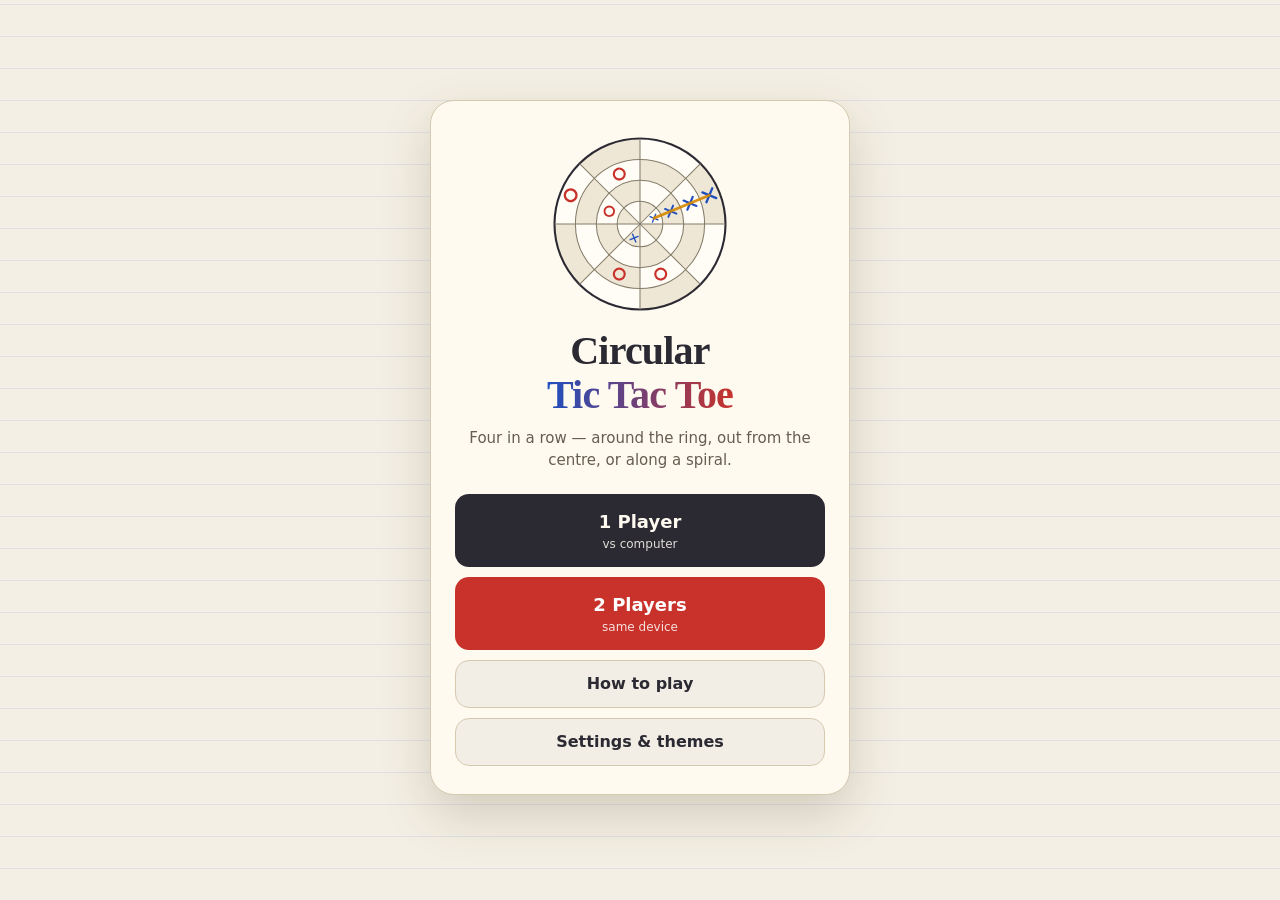
==== index.html @ 82954614 "Update README, add LICENSE, add sitemap.xml, sw.js - Add demo.gif - Add MIT license - Implement serv" ====
<!doctype html>
<html lang="en" data-theme="chalk" data-mode="light">
<head>
  <meta charset="utf-8">
  <meta name="viewport" content="width=device-width, initial-scale=1, viewport-fit=cover">

  <!-- ===== SEO ===== -->
  <title>Circular Tic Tac Toe – Play Online Free | 4-in-a-Row on a Ring Board vs AI or a Friend</title>
  <meta name="description" content="Play Circular Tic Tac Toe free in your browser: a round board with 4 rings, 8 sectors and 56 ways to make four in a row. Beat the unbeatable Master AI or play 2 players on one device. No install, works offline.">
  <meta name="keywords" content="circular tic tac toe, round tic tac toe, radial tic tac toe, polar tic tac toe, noughts and crosses, four in a row, browser game, board game, strategy game, two player game, tic tac toe AI, minimax, solved game">
  <meta name="author" content="Built by Claude Fable 5.2">
  <meta name="robots" content="index, follow">
  <link rel="canonical" href="https://muhammad-sayed-mahdy.github.io/circular-tic-tac-toe-web/">
  <meta name="application-name" content="Circular Tic Tac Toe">
  <meta property="og:type" content="website">
  <meta property="og:site_name" content="Circular Tic Tac Toe">
  <meta property="og:title" content="Circular Tic Tac Toe – four in a row on a ring board">
  <meta property="og:description" content="A free browser game: tic tac toe on a circular board with 32 cells and 56 winning patterns. Play the perfect-play Master AI or a friend.">
  <meta property="og:url" content="https://muhammad-sayed-mahdy.github.io/circular-tic-tac-toe-web/">
  <meta property="og:image" content="https://muhammad-sayed-mahdy.github.io/circular-tic-tac-toe-web/icon.png">
  <meta name="twitter:card" content="summary">
  <meta name="twitter:image" content="https://muhammad-sayed-mahdy.github.io/circular-tic-tac-toe-web/icon.png">
  <meta name="twitter:title" content="Circular Tic Tac Toe">
  <meta name="twitter:description" content="Tic tac toe on a circular board: 32 cells, 56 ways to win. Play vs AI or a friend, free in your browser.">
  <meta name="theme-color" content="#f4efe4">
  <link rel="icon" href="icon.png" type="image/png">
  <link rel="manifest" href="manifest.webmanifest">
  <script type="application/ld+json">
  {
    "@context": "https://schema.org",
    "@type": "VideoGame",
    "name": "Circular Tic Tac Toe",
    "url": "https://muhammad-sayed-mahdy.github.io/circular-tic-tac-toe-web/",
    "image": "https://muhammad-sayed-mahdy.github.io/circular-tic-tac-toe-web/icon.png",
    "description": "Tic tac toe played on a circular board with 4 rings and 8 sectors. Get four in a row along a ring, a line from the centre, or a spiral. Single player against an AI with four difficulty levels, or two players on one device.",
    "genre": ["Board game", "Strategy", "Puzzle"],
    "gamePlatform": "Web browser",
    "applicationCategory": "Game",
    "operatingSystem": "Any",
    "playMode": ["SinglePlayer", "MultiPlayer"],
    "numberOfPlayers": { "@type": "QuantitativeValue", "minValue": 1, "maxValue": 2 },
    "inLanguage": "en",
    "isAccessibleForFree": true,
    "offers": { "@type": "Offer", "price": "0", "priceCurrency": "USD" }
  }
  </script>

  <!-- Apply the saved theme before first paint (no flash). Mode defaults to the system setting. -->
  <script>
    (function () {
      try {
        var d = document.documentElement, t = localStorage.getItem('cttt.theme'), m = localStorage.getItem('cttt.mode');
        if (t !== 'chalk' && t !== 'neon' && t !== 'sunset') t = 'chalk';
        if (m !== 'light' && m !== 'dark') m = matchMedia('(prefers-color-scheme: dark)').matches ? 'dark' : 'light';
        d.setAttribute('data-theme', t); d.setAttribute('data-mode', m);
      } catch (e) {}
    })();
  </script>
  <link rel="stylesheet" href="css/style.css">
</head>
<body>
  <canvas id="confetti" aria-hidden="true"></canvas>

  <noscript>
    <div class="noscript">
      <h1>Circular Tic Tac Toe</h1>
      <p>Tic tac toe on a circular board with 4 rings and 8 sectors (32 cells). Two players take turns; the first
        to place four in a row &mdash; half a ring, a line from the centre, or a spiral &mdash; wins. This game needs
        JavaScript to run. Please enable it to play.</p>
    </div>
  </noscript>

  <!-- ============ MAIN MENU ============ -->
  <main id="screen-menu" class="screen active">
    <div class="menu-card">
      <svg id="logo-board" class="logo-board" viewBox="-100 -100 200 200" aria-hidden="true"></svg>
      <h1 class="title">Circular<br><span>Tic Tac Toe</span></h1>
      <p class="tagline">Four in a row &mdash; around the ring, out from the centre, or along a spiral.</p>
      <div class="menu-buttons">
        <button class="btn primary" data-action="single">1 Player <small>vs computer</small></button>
        <button class="btn primary alt" data-action="two">2 Players <small>same device</small></button>
        <button class="btn" data-action="help">How to play</button>
        <button class="btn" data-action="settings">Settings &amp; themes</button>
      </div>
    </div>
  </main>

  <!-- ============ SINGLE PLAYER SETUP ============ -->
  <main id="screen-setup" class="screen">
    <div class="menu-card">
      <h2>New game</h2>
      <h3>Difficulty</h3>
      <div class="seg" id="seg-level" role="radiogroup" aria-label="Difficulty">
        <button data-value="easy" role="radio">Easy</button>
        <button data-value="medium" role="radio">Medium</button>
        <button data-value="hard" role="radio">Hard</button>
        <button data-value="master" role="radio">Master</button>
      </div>
      <p class="hint-text" id="level-desc"></p>
      <h3>You play as</h3>
      <div class="seg" id="seg-side" role="radiogroup" aria-label="Your side">
        <button data-value="x" role="radio"><b class="cx">X</b> first</button>
        <button data-value="o" role="radio"><b class="co">O</b> second</button>
        <button data-value="random" role="radio">Random</button>
      </div>
      <div class="menu-buttons">
        <button class="btn primary" data-action="start-single">Start game</button>
        <button class="btn" data-action="menu">Back</button>
      </div>
    </div>
  </main>

  <!-- ============ GAME ============ -->
  <main id="screen-game" class="screen">
    <header class="topbar">
      <button class="btn ghost" data-action="menu" aria-label="Back to menu">&larr; Menu</button>
      <div class="topbar-title" id="game-title"></div>
      <div class="topbar-right">
        <button class="btn ghost icon" data-action="help" aria-label="How to play" title="How to play">?</button>
        <button class="btn ghost icon" data-action="settings" aria-label="Settings" title="Settings &amp; themes">&#9881;</button>
        <button class="btn ghost icon sound-toggle" data-action="sound" aria-label="Toggle sound"></button>
      </div>
    </header>

    <section class="players" aria-label="Score">
      <div class="player px" id="card-x">
        <span class="mark-letter">X</span>
        <span class="pname" id="name-x"></span>
        <span class="score" id="score-x">0</span>
      </div>
      <div class="draws"><span id="score-d">0</span><small>draws</small></div>
      <div class="player po" id="card-o">
        <span class="score" id="score-o">0</span>
        <span class="pname" id="name-o"></span>
        <span class="mark-letter">O</span>
      </div>
    </section>

    <div class="status" id="status" role="status" aria-live="polite"></div>

    <div class="board-wrap">
      <svg id="board" class="board" viewBox="-100 -100 200 200" role="group" aria-label="Game board"></svg>
    </div>

    <div class="controls">
      <button class="btn" data-action="undo" id="btn-undo" title="Undo (Ctrl+Z)">&#8630; Undo</button>
      <button class="btn" data-action="redo" id="btn-redo" title="Redo (Ctrl+Y)">Redo &#8631;</button>
      <button class="btn" data-action="hint" id="btn-hint" title="Show the best move (Alt+H)">&#128161; Hint</button>
      <button class="btn" data-action="restart" id="btn-restart" title="New game (Alt+N)">New game</button>
    </div>

    <div class="result" id="result" hidden>
      <div class="result-text" id="result-text"></div>
      <div class="result-sub" id="result-sub"></div>
      <div class="result-buttons">
        <button class="btn primary" data-action="restart">Play again</button>
        <button class="btn" data-action="undo">&#8630; Undo</button>
        <button class="btn" data-action="menu">Menu</button>
      </div>
    </div>
  </main>

  <!-- ============ HELP ============ -->
  <div class="modal" id="help" hidden>
    <div class="modal-card" role="dialog" aria-modal="true" aria-labelledby="help-title">
      <button class="btn ghost icon modal-close" data-action="close-modal" aria-label="Close">&times;</button>
      <h2 id="help-title">How to play</h2>
      <p>The board has <b>4 rings</b> and <b>8 sectors</b> &mdash; 32 cells. Players take turns placing a mark
        (<b class="cx">X</b> goes first) on any empty cell. The first to get <b>four in a row</b> wins.
        If the board fills up with no winner, it&rsquo;s a draw.</p>
      <p>There are <b>56</b> winning patterns of four kinds:</p>
      <div class="patterns">
        <figure><svg class="mini" data-pattern="ring" viewBox="-100 -100 200 200"></svg><figcaption><b>Half ring</b><br>4 neighbours in one ring (32)</figcaption></figure>
        <figure><svg class="mini" data-pattern="line" viewBox="-100 -100 200 200"></svg><figcaption><b>Line</b><br>one sector, centre to edge (8)</figcaption></figure>
        <figure><svg class="mini" data-pattern="spiralL" viewBox="-100 -100 200 200"></svg><figcaption><b>Spiral left</b><br>one step over per ring (8)</figcaption></figure>
        <figure><svg class="mini" data-pattern="spiralR" viewBox="-100 -100 200 200"></svg><figcaption><b>Spiral right</b><br>the other way round (8)</figcaption></figure>
      </div>
      <h3>Tips</h3>
      <ul>
        <li>Three in a row with the fourth cell empty is a <b>threat</b> &mdash; your opponent must block it.</li>
        <li>Make <b>two threats at once</b> and they can only block one.</li>
        <li>Every cell sits on 7 patterns. Rings wrap around, so there are no &ldquo;edges&rdquo; sideways.</li>
        <li>Stuck? <b>Hint</b> shows the best move for the player whose turn it is.</li>
      </ul>
      <h3>Controls</h3>
      <ul>
        <li>Click / tap a cell to play. Keyboard: <kbd>Tab</kbd> or arrow keys to move, <kbd>Enter</kbd> to place.</li>
        <li><kbd>Ctrl</kbd>+<kbd>Z</kbd> undo &nbsp; <kbd>Ctrl</kbd>+<kbd>Y</kbd> redo</li>
        <li><kbd>Alt</kbd>+<kbd>H</kbd> hint &nbsp; <kbd>Alt</kbd>+<kbd>N</kbd> new game &nbsp; <kbd>Alt</kbd>+<kbd>M</kbd> mute</li>
      </ul>
      <h3>Can Master be beaten?</h3>
      <p><b>Only if you move first.</b> This game is <em>solved</em>: the first player can always force a win by opening on the innermost (or outermost) ring. Master knows that win &mdash; when it plays <b class="cx">X</b> it wins every single game, guaranteed (checked against every possible defence). When <em>you</em> play <b class="cx">X</b>, a winning line exists for you, but you have to find it: one slip and Master takes over.</p>
    </div>
  </div>

  <!-- ============ SETTINGS ============ -->
  <div class="modal" id="settings" hidden>
    <div class="modal-card narrow" role="dialog" aria-modal="true" aria-labelledby="settings-title">
      <button class="btn ghost icon modal-close" data-action="close-modal" aria-label="Close">&times;</button>
      <h2 id="settings-title">Settings</h2>
      <h3>Theme</h3>
      <div class="themes" id="theme-list" role="radiogroup" aria-label="Theme">
        <button class="theme-card" data-theme="chalk" role="radio">
          <span class="tc-prev"><b class="cx">&#10005;</b><b class="co">&#9711;</b></span>
          <span class="tc-name">Chalk</span><small>Ink on paper &middot; chalkboard</small>
        </button>
        <button class="theme-card" data-theme="neon" role="radio">
          <span class="tc-prev"><b class="cx">&#10005;</b><b class="co">&#9711;</b></span>
          <span class="tc-name">Neon</span><small>Glowing pop &middot; arcade night</small>
        </button>
        <button class="theme-card" data-theme="sunset" role="radio">
          <span class="tc-prev"><b class="cx">&#10005;</b><b class="co">&#9711;</b></span>
          <span class="tc-name">Sunset</span><small>Peach dawn &middot; purple dusk</small>
        </button>
      </div>
      <h3>Appearance</h3>
      <div class="seg" id="seg-mode" role="radiogroup" aria-label="Light or dark mode">
        <button data-value="system" role="radio">System</button>
        <button data-value="light" role="radio">Light</button>
        <button data-value="dark" role="radio">Dark</button>
      </div>
      <h3>Sound</h3>
      <div class="seg" id="seg-sound" role="radiogroup" aria-label="Sound effects">
        <button data-value="on" role="radio">On</button>
        <button data-value="off" role="radio">Off</button>
      </div>
    </div>
  </div>

  <!-- ============ CONFIRM ============ -->
  <div class="modal" id="confirm" hidden>
    <div class="modal-card narrow center" role="alertdialog" aria-modal="true" aria-labelledby="confirm-title" aria-describedby="confirm-text">
      <h2 id="confirm-title"></h2>
      <p id="confirm-text"></p>
      <div class="result-buttons">
        <button class="btn" data-action="close-modal">Keep playing</button>
        <button class="btn primary" data-action="confirm-ok" id="confirm-ok"></button>
      </div>
    </div>
  </div>

  <script src="js/book.js"></script>
  <script src="js/engine.js"></script>
  <script src="js/audio.js"></script>
  <script src="js/game.js"></script>
</body>
</html>
---- css/style.css ----
/* =====================================================================
   Circular Tic Tac Toe - styles

   THEMING
   Every colour comes from a CSS custom property. A theme is a block of
   variables selected by two attributes on <html>:
       data-theme = chalk | neon | sunset     (the palette family)
       data-mode  = light | dark              (resolved by JS; "system"
                                               follows prefers-color-scheme)
   The selectors also match any element carrying data-theme, which lets
   the theme picker cards preview a palette inside their own subtree.

   Contrast targets (WCAG): body text >= 4.5:1, X / O marks and grid
   lines >= 3:1 against the cell fills, in every theme and mode.
   ===================================================================== */

/* ---------- Chalk: blue & red ink on cream paper / chalk on a blackboard ---------- */
[data-theme="chalk"] {
  --bg: #f4efe4; --surface: #fffaf0; --surface-2: #fffaf0; --border: #d5c9b0;
  --text: #2b2a33; --muted: #645e51;
  --x: #1f4fbf; --o: #c8322b;
  --accent: #2b2a33; --accent-text: #fffaf0; --accent2: #c8322b; --accent2-text: #ffffff;
  --cell: #fffdf6; --cell-shade: #efe7d6; --grid: #857c6a; --grid-outer: #2b2a33;
  --win: #d48800; --hint: #12804d;
  --mark-glow: none; --shadow: rgba(60, 45, 20, .18);
  --font-display: "Segoe Print", "Bradley Hand", "Chalkboard SE", "Comic Sans MS", cursive;
  --bg-image: repeating-linear-gradient(0deg, transparent 0 31px, rgba(31, 79, 191, .09) 31px 32px);
}
[data-mode="dark"] [data-theme="chalk"], [data-theme="chalk"][data-mode="dark"] {
  --bg: #1e2b27; --surface: #26362f; --surface-2: #26362f; --border: #44594f;
  --text: #f1efe6; --muted: #b0bcb3;
  --x: #8fd3ff; --o: #ffb3a6;
  --accent: #f1efe6; --accent-text: #1e2b27; --accent2: #ffb3a6; --accent2-text: #3a120c;
  --cell: #22322c; --cell-shade: #2b3e36; --grid: #8c9d93; --grid-outer: #f1efe6;
  --win: #ffe27a; --hint: #9be89b;
  --shadow: rgba(0, 0, 0, .4);
  --bg-image: radial-gradient(900px 600px at 50% 0%, rgba(255, 255, 255, .06), transparent 70%);
}

/* ---------- Neon: bold pop colours by day, arcade glow by night ---------- */
[data-theme="neon"] {
  --bg: #f6f4ff; --surface: #ffffff; --surface-2: #ffffff; --border: #d3ccf5;
  --text: #1a1440; --muted: #57528a;
  --x: #0a6cff; --o: #e0109f;
  --accent: #5b34e6; --accent-text: #ffffff; --accent2: #d10f94; --accent2-text: #ffffff;
  --cell: #ffffff; --cell-shade: #efe9ff; --grid: #8479d0; --grid-outer: #5b34e6;
  --win: #ff8a00; --hint: #0a8a45;
  /* on a light background the glow is a saturated halo in the mark's own colour */
  --mark-glow: drop-shadow(0 0 1.6px currentColor) drop-shadow(0 0 4px color-mix(in srgb, currentColor 65%, transparent));
  --ui-glow: 0 0 0 1px color-mix(in srgb, var(--accent) 40%, transparent), 0 0 18px color-mix(in srgb, var(--accent) 55%, transparent);
  --ui-glow2: 0 0 0 1px color-mix(in srgb, var(--accent2) 40%, transparent), 0 0 18px color-mix(in srgb, var(--accent2) 55%, transparent);
  --shadow: rgba(91, 52, 230, .28);
  --font-display: ui-monospace, "Cascadia Mono", Consolas, "Courier New", monospace;
  --bg-image: radial-gradient(700px 500px at 10% 0%, rgba(224, 16, 159, .22), transparent 70%),
              radial-gradient(700px 500px at 90% 10%, rgba(10, 108, 255, .22), transparent 70%);
}
[data-mode="dark"] [data-theme="neon"], [data-theme="neon"][data-mode="dark"] {
  --bg: #07060f; --surface: #14122a; --surface-2: #14122a; --border: #353069;
  --text: #f3f1ff; --muted: #aaa6d6;
  --x: #22e3ff; --o: #ff5cdc;
  --accent: #6a48f0; --accent-text: #ffffff; --accent2: #c81f9c; --accent2-text: #ffffff;
  --cell: #110e28; --cell-shade: #1a1640; --grid: #6a60d8; --grid-outer: #22e3ff;
  --win: #ffe94a; --hint: #5dff9b;
  --mark-glow: drop-shadow(0 0 2.5px currentColor);
  --ui-glow: 0 0 18px color-mix(in srgb, var(--accent) 70%, transparent);
  --ui-glow2: 0 0 18px color-mix(in srgb, var(--accent2) 70%, transparent);
  --shadow: rgba(0, 0, 0, .6);
  --bg-image: radial-gradient(700px 500px at 10% 0%, rgba(255, 92, 220, .16), transparent 70%),
              radial-gradient(700px 500px at 90% 10%, rgba(34, 227, 255, .14), transparent 70%);
}

/* ---------- Sunset: peach dawn by day, purple dusk by night ---------- */
[data-theme="sunset"] {
  --bg: #ffe6d8; --surface: #fff7f2; --surface-2: #fff7f2; --border: #edbfae;
  --text: #3b1730; --muted: #744a60;
  --x: #4a2a8f; --o: #cf3a00;
  --accent: #7a2e4d; --accent-text: #ffffff; --accent2: #cf3a00; --accent2-text: #ffffff;
  --cell: #fff4ec; --cell-shade: #ffdccb; --grid: #b06a52; --grid-outer: #7a2e4d;
  --win: #b98300; --hint: #00857a;
  --mark-glow: none; --shadow: rgba(122, 46, 77, .22);
  --font-display: Georgia, "Iowan Old Style", "Times New Roman", serif;
  --bg-image: linear-gradient(160deg, #ffe3d1 0%, #ffd3e2 60%, #e9d3ff 100%);
}
[data-mode="dark"] [data-theme="sunset"], [data-theme="sunset"][data-mode="dark"] {
  --bg: #22122f; --surface: #2c1839; --surface-2: #2c1839; --border: #55345f;
  --text: #fdeef2; --muted: #cdb3ca;
  --x: #ffd166; --o: #ff7a90;
  --accent: #ffb36b; --accent-text: #2a1300; --accent2: #ff7a90; --accent2-text: #3a0714;
  --cell: #271537; --cell-shade: #341d47; --grid: #946aa6; --grid-outer: #ffb36b;
  --win: #7dffd4; --hint: #9fd0ff;
  --shadow: rgba(0, 0, 0, .5);
  --bg-image: linear-gradient(160deg, #1b1030 0%, #3a1430 70%, #5a2333 100%);
}

/* ---------- base ---------- */
:root { color-scheme: light; }
:root[data-mode="dark"] { color-scheme: dark; }
* { box-sizing: border-box; -webkit-tap-highlight-color: transparent; }
html, body { height: 100%; }
html { overflow-x: hidden; }
body {
  margin: 0; color: var(--text);
  font: 16px/1.5 system-ui, -apple-system, "Segoe UI", Roboto, sans-serif;
  background-color: var(--bg); background-image: var(--bg-image); background-attachment: fixed;
  overflow-x: hidden;
  -webkit-user-select: none; user-select: none;       /* it's a game UI: nothing to select... */
  transition: background-color .25s, color .25s;
}
.modal-card p, .modal-card li { -webkit-user-select: text; user-select: text; }  /* ...except the help text */
h1, h2, h3, p { margin: 0; }
.cx { color: var(--x); } .co { color: var(--o); }
[hidden] { display: none !important; }
#confetti { position: fixed; inset: 0; width: 100%; height: 100%; pointer-events: none; z-index: 50; }
.noscript { max-width: 520px; margin: 40px auto; padding: 0 20px; }

/* ---------- screens ---------- */
.screen { display: none; min-height: 100dvh; padding: max(14px, env(safe-area-inset-top)) 16px 20px; }
/* The entrance animation only fades and scales DOWN-to-normal: translating the screen would
   make it briefly taller than the viewport and flash a vertical scrollbar. */
.screen.active { display: flex; flex-direction: column; align-items: center; animation: screen-in .3s ease both; }
@keyframes screen-in { from { opacity: 0; transform: scale(.985); } }
#screen-menu.active, #screen-setup.active { justify-content: center; }

.menu-card {
  width: min(100%, 420px); text-align: center; padding: 28px 24px;
  background: var(--surface); border: 1px solid var(--border); border-radius: 24px;
  box-shadow: 0 20px 50px var(--shadow);
}
.logo-board { width: min(52vw, 190px); display: block; margin: 0 auto 10px; animation: float 6s ease-in-out infinite; }
@keyframes float { 50% { transform: rotate(4deg) scale(1.02); } }
.title { font-family: var(--font-display); font-size: clamp(28px, 8vw, 40px); line-height: 1.1; letter-spacing: -.02em; font-weight: 800; }
.title span { background: linear-gradient(90deg, var(--x), var(--o)); -webkit-background-clip: text; background-clip: text; color: transparent; }
.tagline { color: var(--muted); margin: 10px 0 22px; font-size: 15px; }
.menu-card h2, .modal-card h2 { font-family: var(--font-display); }
.menu-card h2 { font-size: 26px; margin-bottom: 14px; }
.menu-card h3 { font-size: 13px; text-transform: uppercase; letter-spacing: .1em; color: var(--muted); margin: 18px 0 8px; }
.menu-buttons { display: grid; gap: 10px; margin-top: 22px; }
.hint-text { color: var(--muted); font-size: 14px; min-height: 3em; margin-top: 10px; }

/* ---------- buttons ---------- */
.btn {
  font: inherit; font-weight: 600; color: var(--text); cursor: pointer;
  padding: 11px 18px; border-radius: 14px; border: 1px solid var(--border);
  background: color-mix(in srgb, var(--text) 6%, transparent);
  transition: transform .12s ease, background .15s ease, box-shadow .15s ease, filter .15s;
}
.btn small { display: block; font-weight: 400; font-size: 12px; opacity: .85; }
.btn:hover:not(:disabled) { background: color-mix(in srgb, var(--text) 14%, transparent); transform: translateY(-2px); box-shadow: 0 6px 16px var(--shadow); }
.btn:active:not(:disabled) { transform: translateY(0) scale(.97); }
.btn:disabled { opacity: .4; cursor: default; }
.btn:focus-visible, .seg button:focus-visible, .theme-card:focus-visible { outline: 3px solid var(--text); outline-offset: 2px; }
.btn.primary { background: var(--accent); color: var(--accent-text); border-color: transparent; font-size: 18px; padding: 13px 18px; box-shadow: var(--ui-glow, none); }
.btn.primary.alt { background: var(--accent2); color: var(--accent2-text); box-shadow: var(--ui-glow2, none); }
.btn.primary:hover:not(:disabled) { background: var(--accent); filter: brightness(1.12) saturate(1.1); }
.btn.primary.alt:hover:not(:disabled) { background: var(--accent2); }
.btn.ghost { background: transparent; border-color: transparent; padding: 8px 12px; }
.btn.icon { min-width: 40px; padding: 8px; font-size: 18px; line-height: 1.2; }

.seg { display: flex; background: color-mix(in srgb, var(--text) 9%, transparent); border-radius: 14px; padding: 4px; gap: 4px; }
.seg button {
  flex: 1; font: inherit; font-weight: 600; font-size: 14px; color: var(--muted); cursor: pointer;
  background: transparent; border: 0; border-radius: 10px; padding: 9px 4px; transition: background .15s, color .15s;
}
.seg button:hover { color: var(--text); background: color-mix(in srgb, var(--text) 8%, transparent); }
.seg button.on { background: var(--accent); color: var(--accent-text); }
.seg button.on b { color: inherit; }

/* ---------- game screen ---------- */
#screen-game { gap: 10px; }
.topbar { width: min(100%, 640px); display: flex; align-items: center; justify-content: space-between; }
.topbar-title { font-weight: 700; color: var(--muted); letter-spacing: .06em; text-transform: uppercase; font-size: 13px; }
.topbar-right { display: flex; }

.players { width: min(100%, 640px); display: grid; grid-template-columns: 1fr auto 1fr; gap: 10px; align-items: stretch; }
.player {
  display: flex; align-items: center; gap: 10px; padding: 10px 14px; border-radius: 16px;
  background: var(--surface); border: 2px solid var(--border); transition: border-color .2s, box-shadow .2s, transform .2s;
  min-width: 0;
}
.player.po { justify-content: flex-end; }
.mark-letter { font-weight: 900; font-size: 24px; line-height: 1; }
.px .mark-letter { color: var(--x); } .po .mark-letter { color: var(--o); }
.pname { flex: 1; font-weight: 600; white-space: nowrap; overflow: hidden; text-overflow: ellipsis; }
.po .pname { text-align: right; }
.score { font-size: 22px; font-weight: 800; font-variant-numeric: tabular-nums; }
.player.px.active { border-color: var(--x); box-shadow: 0 0 0 3px color-mix(in srgb, var(--x) 25%, transparent); }
.player.po.active { border-color: var(--o); box-shadow: 0 0 0 3px color-mix(in srgb, var(--o) 25%, transparent); }
.player.winner { border-color: var(--win); box-shadow: 0 0 0 4px color-mix(in srgb, var(--win) 35%, transparent); transform: scale(1.03); }
.draws { display: flex; flex-direction: column; align-items: center; justify-content: center; color: var(--muted); font-weight: 700; padding: 0 4px; }
.draws small { font-weight: 400; font-size: 11px; }

.status { min-height: 28px; font-size: 17px; font-weight: 600; display: flex; align-items: center; gap: 8px; }
.spinner { width: 16px; height: 16px; border-radius: 50%; border: 3px solid color-mix(in srgb, var(--text) 20%, transparent); border-top-color: var(--text); animation: spin .8s linear infinite; }
@keyframes spin { to { transform: rotate(360deg); } }
.dots i { font-style: normal; animation: blink 1.2s infinite both; }
.dots i:nth-child(2) { animation-delay: .2s; } .dots i:nth-child(3) { animation-delay: .4s; }
@keyframes blink { 0%, 80%, 100% { opacity: .15; } 40% { opacity: 1; } }

/* ---------- board (SVG) ---------- */
.board-wrap { width: min(100%, 600px, calc(100dvh - 300px)); min-width: 250px; aspect-ratio: 1; position: relative; }
.board { width: 100%; height: 100%; display: block; overflow: visible; filter: drop-shadow(0 12px 26px var(--shadow)); touch-action: manipulation; }
/* no focus rectangles / selection boxes on the SVG; keyboard focus is drawn on the cell shape itself */
svg, svg * { outline: none; -webkit-user-select: none; user-select: none; }

.cell { fill: var(--cell); cursor: pointer; transition: fill .15s; }
.cell.shade { fill: var(--cell-shade); }
.cell.taken, .board.locked .cell { cursor: default; }
.board:not(.locked) .cell:not(.taken):hover { fill: color-mix(in srgb, var(--x) 28%, var(--cell)); }
.board.turn-o:not(.locked) .cell:not(.taken):hover { fill: color-mix(in srgb, var(--o) 28%, var(--cell)); }
.cell:focus-visible { stroke: var(--text); stroke-width: 2; }
.cell.win { fill: color-mix(in srgb, var(--win) 30%, var(--cell)); animation: win-cell 1s ease-in-out infinite alternate; }
@keyframes win-cell { to { fill: color-mix(in srgb, var(--win) 55%, var(--cell)); } }
.cell.hint { fill: color-mix(in srgb, var(--hint) 30%, var(--cell)); animation: hint-cell .7s ease-in-out infinite alternate; }
@keyframes hint-cell { to { fill: color-mix(in srgb, var(--hint) 55%, var(--cell)); } }
.hint-ring { fill: none; stroke: var(--hint); stroke-width: 1.6; stroke-dasharray: 3 2.2; pointer-events: none; animation: hint-ring .7s ease-in-out infinite alternate; }
@keyframes hint-ring { to { opacity: .35; } }

.grid * { fill: none; stroke: var(--grid); stroke-width: 1.1; pointer-events: none; }
.grid circle:last-of-type { stroke-width: 2.2; stroke: var(--grid-outer); color: var(--grid-outer); filter: var(--mark-glow); }

.mark { pointer-events: none; fill: none; stroke-width: var(--sw, 2); stroke-linecap: round; transition: opacity .3s; }
.mark.x { stroke: var(--x); color: var(--x); filter: var(--mark-glow); }
.mark.o { stroke: var(--o); color: var(--o); filter: var(--mark-glow); }
.mark.pop > * { stroke-dasharray: 1; stroke-dashoffset: 1; animation: draw .28s ease-out forwards; animation-delay: inherit; }
.mark.pop > *:nth-child(2) { animation-name: draw2; }
@keyframes draw { to { stroke-dashoffset: 0; } }
@keyframes draw2 { 0%, 45% { stroke-dashoffset: 1; } 100% { stroke-dashoffset: 0; } }
.mark.ghost { opacity: .4; filter: none; }
.mark.dim { opacity: .35; }
.last-ring { fill: none; stroke: var(--text); stroke-width: .7; opacity: .6; pointer-events: none; }   /* marks the most recent move */

.winline { color: var(--win); filter: var(--mark-glow); }
.winline { fill: none; stroke: var(--win); stroke-width: 3; stroke-linecap: round; stroke-linejoin: round; pointer-events: none;
  opacity: .9; stroke-dasharray: 1; stroke-dashoffset: 1; animation: draw .6s .15s ease-out forwards; }
.winline.static { stroke-dasharray: none; animation: none; stroke-width: 5; opacity: .5; }

.controls { display: flex; gap: 10px; flex-wrap: wrap; justify-content: center; }

.result {
  width: min(100%, 440px); padding: 12px 18px 14px; text-align: center;
  background: var(--surface); border: 1px solid var(--border); border-radius: 20px;
  box-shadow: 0 14px 34px var(--shadow);
  animation: result-in .4s cubic-bezier(.2, 1.3, .4, 1) both;
}
@keyframes result-in { from { opacity: 0; transform: scale(.92); } }
.result-text { font-family: var(--font-display); font-size: 24px; font-weight: 800; line-height: 1.2; }
.result-sub { color: var(--muted); font-size: 14px; margin: 2px 0 10px; }
.result-buttons { display: flex; gap: 10px; justify-content: center; flex-wrap: wrap; }
.result-buttons .btn { white-space: nowrap; padding: 10px 14px; }
.result-buttons .btn.primary { font-size: 16px; padding: 10px 18px; }

/* ---------- modals (help, settings, confirm) ---------- */
.modal { position: fixed; inset: 0; z-index: 40; background: rgba(0, 0, 0, .55); display: flex; align-items: center; justify-content: center; padding: 14px; animation: fade .2s both; }
@keyframes fade { from { opacity: 0; } }
.modal-card {
  position: relative; width: min(100%, 620px); max-height: 100%; overflow: auto; padding: 24px;
  background: var(--surface-2); border: 1px solid var(--border); border-radius: 22px; box-shadow: 0 30px 80px rgba(0, 0, 0, .5);
}
.modal-card.narrow { width: min(100%, 440px); }
.modal-card.center { text-align: center; }
.modal-card.center p { margin: 6px 0 18px; }
.modal-card h2 { font-size: 24px; margin-bottom: 10px; padding-right: 36px; }
.modal-card.center h2 { padding-right: 0; }
.modal-card h3 { font-size: 13px; text-transform: uppercase; letter-spacing: .1em; margin: 18px 0 8px; color: var(--muted); }
.modal-card p, .modal-card li { font-size: 15px; }
.modal-card p + p { margin-top: 8px; }
.modal-card ul { margin: 0; padding-left: 20px; }
.modal-close { position: absolute; top: 10px; right: 10px; font-size: 24px; line-height: 1; }
.patterns { display: grid; grid-template-columns: repeat(4, 1fr); gap: 10px; margin-top: 12px; }
.patterns figure { margin: 0; text-align: center; font-size: 12px; color: var(--muted); }
.patterns figcaption b { color: var(--text); font-size: 13px; }
.mini { width: 100%; display: block; margin-bottom: 4px; }
.mini .dot { fill: var(--o); }
.mini .cell { cursor: default; }
kbd { background: color-mix(in srgb, var(--text) 12%, transparent); border: 1px solid var(--border); border-radius: 5px; padding: 1px 6px; font: 12px ui-monospace, Consolas, monospace; }

.themes { display: grid; grid-template-columns: repeat(3, 1fr); gap: 10px; }
.theme-card {
  font: inherit; cursor: pointer; text-align: center; padding: 10px 6px 8px; border-radius: 14px;
  background: var(--bg); color: var(--text); border: 2px solid var(--border);
  display: flex; flex-direction: column; align-items: center; gap: 2px; transition: transform .12s, border-color .15s;
}
.theme-card:hover { transform: translateY(-2px); }
.theme-card.on { border-color: var(--accent); box-shadow: 0 0 0 3px color-mix(in srgb, var(--accent) 35%, transparent); }
.tc-prev { display: flex; gap: 8px; justify-content: center; width: 100%; padding: 6px 0; border-radius: 9px; background: var(--cell-shade); border: 1px solid var(--grid); font-size: 20px; line-height: 1; }
.tc-name { font-family: var(--font-display); font-weight: 800; margin-top: 4px; }
.theme-card small { color: var(--muted); font-size: 11px; line-height: 1.25; }

/* ---------- responsive ---------- */
@media (max-width: 520px) {
  .patterns { grid-template-columns: repeat(2, 1fr); }
  .player { padding: 8px 10px; gap: 6px; }
  .pname { font-size: 14px; }
  .board-wrap { width: min(100%, calc(100dvh - 290px)); }
  .controls { gap: 6px; }
  .controls .btn { padding: 9px 10px; font-size: 14px; }
}
@media (max-height: 560px) and (orientation: landscape) {
  #screen-game.active { display: grid; grid-template-columns: 1fr auto; grid-template-rows: auto auto auto 1fr; column-gap: 18px; align-items: center; justify-items: center; }
  .board-wrap { grid-column: 2; grid-row: 1 / -1; width: calc(100dvh - 30px); }
  .topbar, .players { width: 100%; }
}
@media (prefers-reduced-motion: reduce) {
  *, *::before, *::after { animation-duration: .01ms !important; animation-iteration-count: 1 !important; transition-duration: .01ms !important; }
}
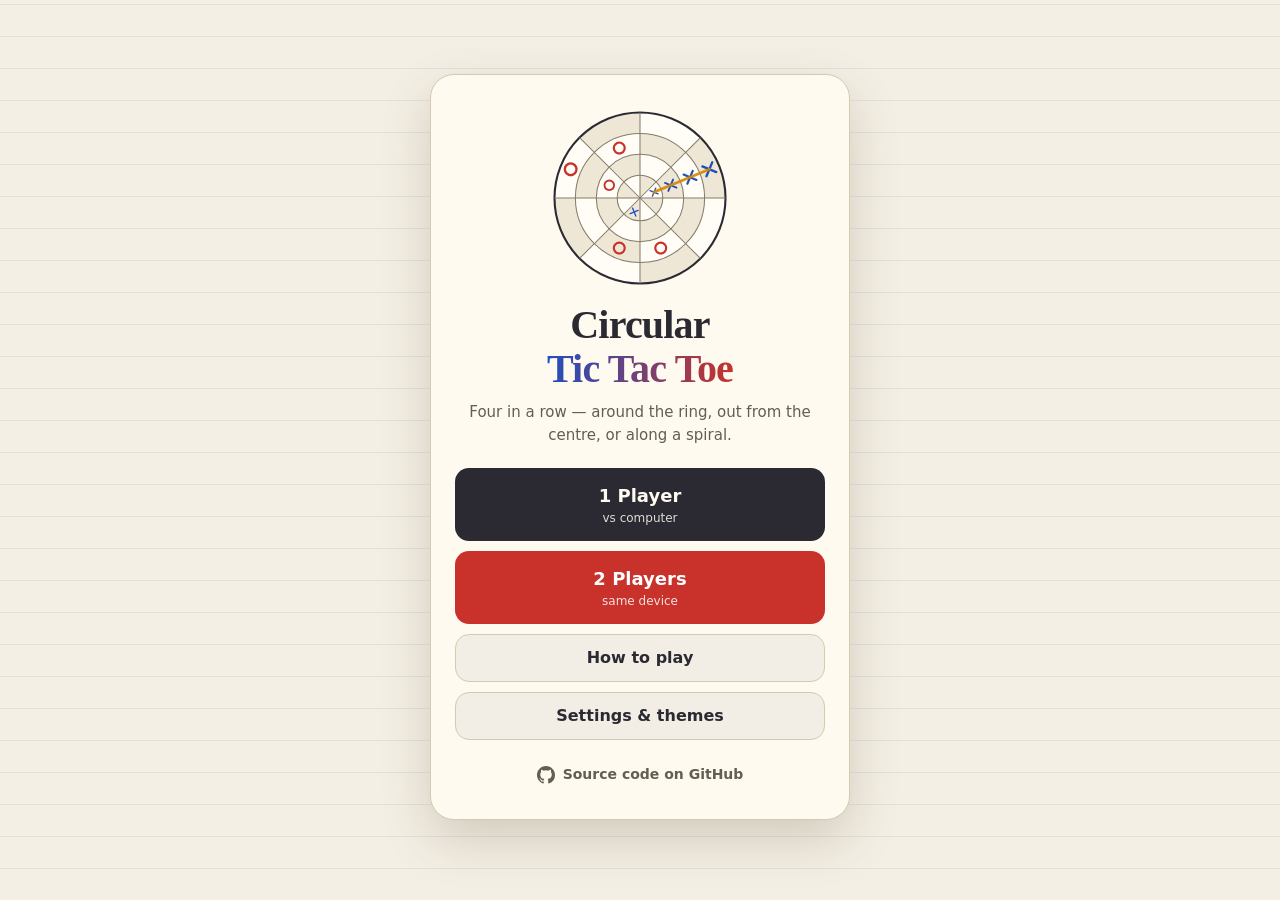
==== commit 181aa910: "Add link to the github repo" ====
--- a/index.html
+++ b/index.html
@@ -17,9 +17,13 @@
   <meta property="og:title" content="Circular Tic Tac Toe – four in a row on a ring board">
   <meta property="og:description" content="A free browser game: tic tac toe on a circular board with 32 cells and 56 winning patterns. Play the perfect-play Master AI or a friend.">
   <meta property="og:url" content="https://muhammad-sayed-mahdy.github.io/circular-tic-tac-toe-web/">
-  <meta property="og:image" content="https://muhammad-sayed-mahdy.github.io/circular-tic-tac-toe-web/icon.png">
-  <meta name="twitter:card" content="summary">
-  <meta name="twitter:image" content="https://muhammad-sayed-mahdy.github.io/circular-tic-tac-toe-web/icon.png">
+  <meta property="og:image" content="https://muhammad-sayed-mahdy.github.io/circular-tic-tac-toe-web/docs/social-preview.jpg">
+  <meta property="og:image:type" content="image/jpg">
+  <meta property="og:image:width" content="1280">
+  <meta property="og:image:height" content="640">
+  <meta property="og:image:alt" content="Circular Tic Tac Toe board with X and O marks">
+  <meta name="twitter:card" content="summary_large_image">
+  <meta name="twitter:image" content="https://muhammad-sayed-mahdy.github.io/circular-tic-tac-toe-web/docs/social-preview.jpg">
   <meta name="twitter:title" content="Circular Tic Tac Toe">
   <meta name="twitter:description" content="Tic tac toe on a circular board: 32 cells, 56 ways to win. Play vs AI or a friend, free in your browser.">
   <meta name="theme-color" content="#f4efe4">
@@ -31,7 +35,7 @@
     "@type": "VideoGame",
     "name": "Circular Tic Tac Toe",
     "url": "https://muhammad-sayed-mahdy.github.io/circular-tic-tac-toe-web/",
-    "image": "https://muhammad-sayed-mahdy.github.io/circular-tic-tac-toe-web/icon.png",
+    "image": "https://muhammad-sayed-mahdy.github.io/circular-tic-tac-toe-web/docs/social-preview.jpg",
     "description": "Tic tac toe played on a circular board with 4 rings and 8 sectors. Get four in a row along a ring, a line from the centre, or a spiral. Single player against an AI with four difficulty levels, or two players on one device.",
     "genre": ["Board game", "Strategy", "Puzzle"],
     "gamePlatform": "Web browser",
@@ -82,6 +86,10 @@
         <button class="btn" data-action="help">How to play</button>
         <button class="btn" data-action="settings">Settings &amp; themes</button>
       </div>
+      <a class="repo-link" href="https://github.com/muhammad-sayed-mahdy/circular-tic-tac-toe-web" target="_blank" rel="noopener">
+        <svg viewBox="0 0 16 16" width="18" height="18" aria-hidden="true"><path fill="currentColor" d="M8 0C3.58 0 0 3.58 0 8c0 3.54 2.29 6.53 5.47 7.59.4.07.55-.17.55-.38 0-.19-.01-.82-.01-1.49-2.01.37-2.53-.49-2.69-.94-.09-.23-.48-.94-.82-1.13-.28-.15-.68-.52-.01-.53.63-.01 1.08.58 1.23.82.72 1.21 1.87.87 2.33.66.07-.52.28-.87.51-1.07-1.78-.2-3.64-.89-3.64-3.95 0-.87.31-1.59.82-2.15-.08-.2-.36-1.02.08-2.12 0 0 .67-.21 2.2.82a7.4 7.4 0 0 1 4 0c1.53-1.04 2.2-.82 2.2-.82.44 1.1.16 1.92.08 2.12.51.56.82 1.27.82 2.15 0 3.07-1.87 3.75-3.65 3.95.29.25.54.73.54 1.48 0 1.07-.01 1.93-.01 2.2 0 .21.15.46.55.38A8.01 8.01 0 0 0 16 8c0-4.42-3.58-8-8-8z"/></svg>
+        <span>Source code on GitHub</span>
+      </a>
     </div>
   </main>
 
@@ -190,6 +198,8 @@
       </ul>
       <h3>Can Master be beaten?</h3>
       <p><b>Only if you move first.</b> This game is <em>solved</em>: the first player can always force a win by opening on the innermost (or outermost) ring. Master knows that win &mdash; when it plays <b class="cx">X</b> it wins every single game, guaranteed (checked against every possible defence). When <em>you</em> play <b class="cx">X</b>, a winning line exists for you, but you have to find it: one slip and Master takes over.</p>
+      <h3>About</h3>
+      <p>Free and open source. <a href="https://github.com/muhammad-sayed-mahdy/circular-tic-tac-toe-web" target="_blank" rel="noopener">View the code, report a bug or star the project on GitHub</a>.</p>
     </div>
   </div>
 
--- a/css/style.css
+++ b/css/style.css
@@ -136,6 +136,11 @@
 .menu-card h3 { font-size: 13px; text-transform: uppercase; letter-spacing: .1em; color: var(--muted); margin: 18px 0 8px; }
 .menu-buttons { display: grid; gap: 10px; margin-top: 22px; }
 .hint-text { color: var(--muted); font-size: 14px; min-height: 3em; margin-top: 10px; }
+/* link back to the source repository (main menu) */
+.repo-link { display: inline-flex; align-items: center; gap: 8px; margin-top: 18px; padding: 6px 10px; border-radius: 10px; color: var(--muted); font-size: 14px; font-weight: 600; text-decoration: none; transition: color .15s, background .15s; }
+.repo-link:hover { color: var(--text); background: color-mix(in srgb, var(--text) 8%, transparent); }
+.repo-link:focus-visible { outline: 3px solid var(--text); outline-offset: 2px; }
+.modal-card a { color: var(--x); font-weight: 600; }
 
 /* ---------- buttons ---------- */
 .btn {
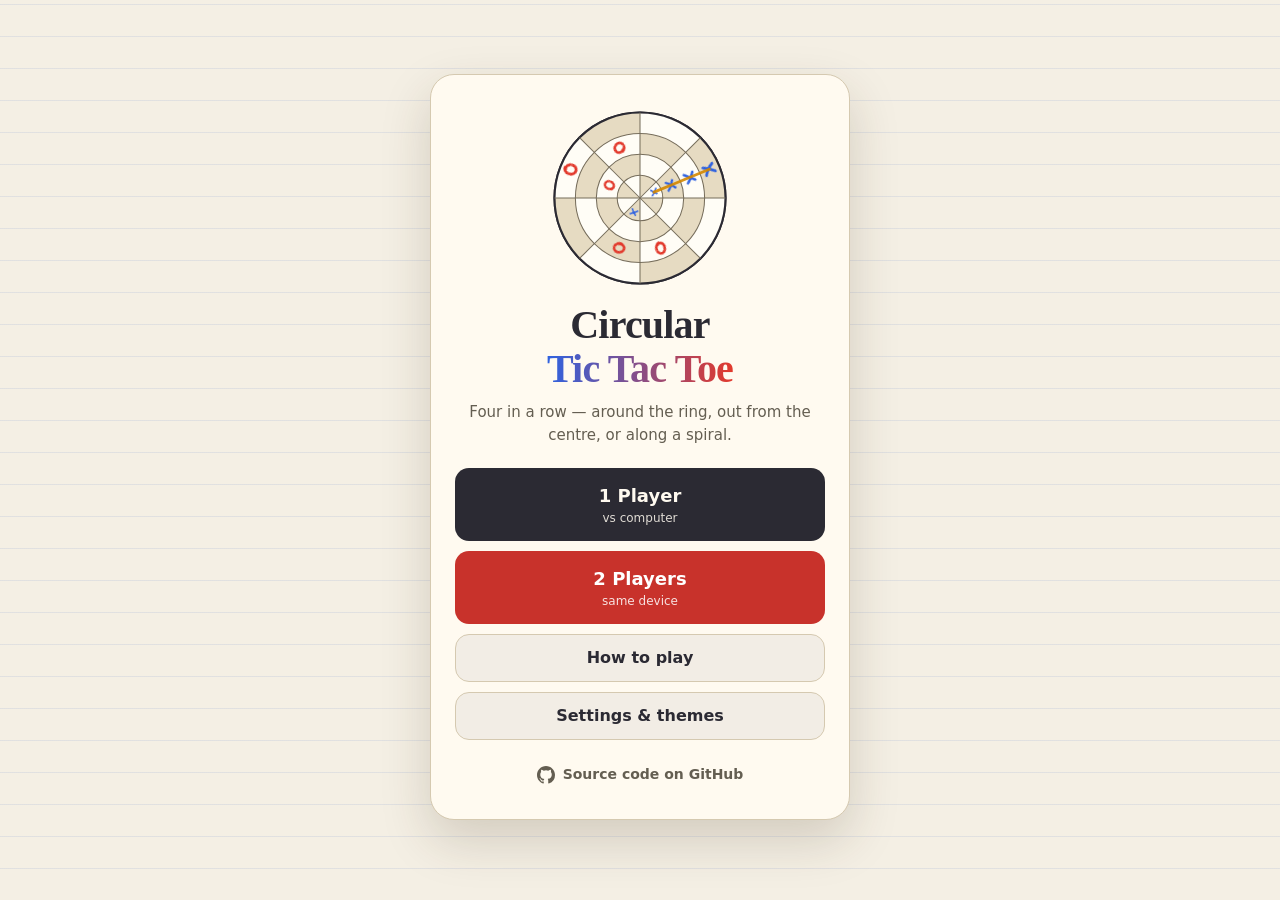
==== commit e2e0e23a: "Refresh themes: Comic replaces Sunset, sketchy Chalk marks, smoother Neon glow - Replace the Sunset " ====
--- a/index.html
+++ b/index.html
@@ -18,7 +18,7 @@
   <meta property="og:description" content="A free browser game: tic tac toe on a circular board with 32 cells and 56 winning patterns. Play the perfect-play Master AI or a friend.">
   <meta property="og:url" content="https://muhammad-sayed-mahdy.github.io/circular-tic-tac-toe-web/">
   <meta property="og:image" content="https://muhammad-sayed-mahdy.github.io/circular-tic-tac-toe-web/docs/social-preview.jpg">
-  <meta property="og:image:type" content="image/jpg">
+  <meta property="og:image:type" content="image/jpeg">
   <meta property="og:image:width" content="1280">
   <meta property="og:image:height" content="640">
   <meta property="og:image:alt" content="Circular Tic Tac Toe board with X and O marks">
@@ -54,7 +54,8 @@
     (function () {
       try {
         var d = document.documentElement, t = localStorage.getItem('cttt.theme'), m = localStorage.getItem('cttt.mode');
-        if (t !== 'chalk' && t !== 'neon' && t !== 'sunset') t = 'chalk';
+        if (t === 'sunset') t = 'comic';                 // Sunset was replaced by Comic
+        if (t !== 'chalk' && t !== 'neon' && t !== 'comic') t = 'chalk';
         if (m !== 'light' && m !== 'dark') m = matchMedia('(prefers-color-scheme: dark)').matches ? 'dark' : 'light';
         d.setAttribute('data-theme', t); d.setAttribute('data-mode', m);
       } catch (e) {}
@@ -64,6 +65,17 @@
 </head>
 <body>
   <canvas id="confetti" aria-hidden="true"></canvas>
+
+  <!-- SVG filter for the Chalk theme's marks: wobbles the stroke edges and knocks out a little grain. -->
+  <svg width="0" height="0" style="position:absolute" aria-hidden="true" focusable="false">
+    <filter id="chalk-rough" filterUnits="userSpaceOnUse" x="-12" y="-12" width="24" height="24" color-interpolation-filters="sRGB">
+      <feTurbulence type="fractalNoise" baseFrequency="0.55" numOctaves="2" seed="4" result="wobble"/>
+      <feDisplacementMap in="SourceGraphic" in2="wobble" scale="1.1" xChannelSelector="R" yChannelSelector="G" result="rough"/>
+      <feTurbulence type="fractalNoise" baseFrequency="2.2" numOctaves="1" seed="9" result="grain"/>
+      <feColorMatrix in="grain" type="matrix" values="0 0 0 0 0  0 0 0 0 0  0 0 0 0 0  -3.2 0 0 0 3.1" result="holes"/>
+      <feComposite in="rough" in2="holes" operator="in"/>
+    </filter>
+  </svg>
 
   <noscript>
     <div class="noscript">
@@ -218,9 +230,9 @@
           <span class="tc-prev"><b class="cx">&#10005;</b><b class="co">&#9711;</b></span>
           <span class="tc-name">Neon</span><small>Glowing pop &middot; arcade night</small>
         </button>
-        <button class="theme-card" data-theme="sunset" role="radio">
+        <button class="theme-card" data-theme="comic" role="radio">
           <span class="tc-prev"><b class="cx">&#10005;</b><b class="co">&#9711;</b></span>
-          <span class="tc-name">Sunset</span><small>Peach dawn &middot; purple dusk</small>
+          <span class="tc-name">Comic</span><small>Halftone pop &middot; midnight issue</small>
         </button>
       </div>
       <h3>Appearance</h3>
--- a/css/style.css
+++ b/css/style.css
@@ -4,7 +4,7 @@
    THEMING
    Every colour comes from a CSS custom property. A theme is a block of
    variables selected by two attributes on <html>:
-       data-theme = chalk | neon | sunset     (the palette family)
+       data-theme = chalk | neon | comic    (the palette family)
        data-mode  = light | dark              (resolved by JS; "system"
                                                follows prefers-color-scheme)
    The selectors also match any element carrying data-theme, which lets
@@ -18,20 +18,20 @@
 [data-theme="chalk"] {
   --bg: #f4efe4; --surface: #fffaf0; --surface-2: #fffaf0; --border: #d5c9b0;
   --text: #2b2a33; --muted: #645e51;
-  --x: #1f4fbf; --o: #c8322b;
+  --x: #2f62e0; --o: #e2392c;
   --accent: #2b2a33; --accent-text: #fffaf0; --accent2: #c8322b; --accent2-text: #ffffff;
-  --cell: #fffdf6; --cell-shade: #efe7d6; --grid: #857c6a; --grid-outer: #2b2a33;
+  --cell: #fffdf6; --cell-shade: #e6dbc2; --grid: #776e5c; --grid-outer: #2b2a33;
   --win: #d48800; --hint: #12804d;
-  --mark-glow: none; --shadow: rgba(60, 45, 20, .18);
+  --mark-glow: none; --mark-fx: url(#chalk-rough); --shadow: rgba(60, 45, 20, .18);
   --font-display: "Segoe Print", "Bradley Hand", "Chalkboard SE", "Comic Sans MS", cursive;
   --bg-image: repeating-linear-gradient(0deg, transparent 0 31px, rgba(31, 79, 191, .09) 31px 32px);
 }
 [data-mode="dark"] [data-theme="chalk"], [data-theme="chalk"][data-mode="dark"] {
   --bg: #1e2b27; --surface: #26362f; --surface-2: #26362f; --border: #44594f;
   --text: #f1efe6; --muted: #b0bcb3;
-  --x: #8fd3ff; --o: #ffb3a6;
-  --accent: #f1efe6; --accent-text: #1e2b27; --accent2: #ffb3a6; --accent2-text: #3a120c;
-  --cell: #22322c; --cell-shade: #2b3e36; --grid: #8c9d93; --grid-outer: #f1efe6;
+  --x: #72ccff; --o: #ff9884;
+  --accent: #f1efe6; --accent-text: #1e2b27; --accent2: #ff9884; --accent2-text: #3a120c;
+  --cell: #1b2823; --cell-shade: #33493f; --grid: #8c9d93; --grid-outer: #f1efe6;
   --win: #ffe27a; --hint: #9be89b;
   --shadow: rgba(0, 0, 0, .4);
   --bg-image: radial-gradient(900px 600px at 50% 0%, rgba(255, 255, 255, .06), transparent 70%);
@@ -43,10 +43,12 @@
   --text: #1a1440; --muted: #57528a;
   --x: #0a6cff; --o: #e0109f;
   --accent: #5b34e6; --accent-text: #ffffff; --accent2: #d10f94; --accent2-text: #ffffff;
-  --cell: #ffffff; --cell-shade: #efe9ff; --grid: #8479d0; --grid-outer: #5b34e6;
+  --cell: #ffffff; --cell-shade: #e1d7ff; --grid: #7265c8; --grid-outer: #5b34e6;
   --win: #ff8a00; --hint: #0a8a45;
-  /* on a light background the glow is a saturated halo in the mark's own colour */
-  --mark-glow: drop-shadow(0 0 1.6px currentColor) drop-shadow(0 0 4px color-mix(in srgb, currentColor 65%, transparent));
+  /* Glows are two stacked blurs - a tight core plus a soft falloff - so they fade out smoothly
+     instead of ending in a flat smear. Lengths are SVG user units (1 unit is about 3px). */
+  --mark-glow: drop-shadow(0 0 .35px currentColor) drop-shadow(0 0 1.1px color-mix(in srgb, currentColor 50%, transparent));
+  --ring-glow: drop-shadow(0 0 .8px currentColor) drop-shadow(0 0 2.6px color-mix(in srgb, currentColor 60%, transparent));
   --ui-glow: 0 0 0 1px color-mix(in srgb, var(--accent) 40%, transparent), 0 0 18px color-mix(in srgb, var(--accent) 55%, transparent);
   --ui-glow2: 0 0 0 1px color-mix(in srgb, var(--accent2) 40%, transparent), 0 0 18px color-mix(in srgb, var(--accent2) 55%, transparent);
   --shadow: rgba(91, 52, 230, .28);
@@ -59,9 +61,10 @@
   --text: #f3f1ff; --muted: #aaa6d6;
   --x: #22e3ff; --o: #ff5cdc;
   --accent: #6a48f0; --accent-text: #ffffff; --accent2: #c81f9c; --accent2-text: #ffffff;
-  --cell: #110e28; --cell-shade: #1a1640; --grid: #6a60d8; --grid-outer: #22e3ff;
+  --cell: #0c0a1e; --cell-shade: #221c52; --grid: #7a70e6; --grid-outer: #22e3ff;
   --win: #ffe94a; --hint: #5dff9b;
-  --mark-glow: drop-shadow(0 0 2.5px currentColor);
+  --mark-glow: drop-shadow(0 0 .4px currentColor) drop-shadow(0 0 1.3px color-mix(in srgb, currentColor 65%, transparent));
+  --ring-glow: drop-shadow(0 0 .9px currentColor) drop-shadow(0 0 3px color-mix(in srgb, currentColor 70%, transparent));
   --ui-glow: 0 0 18px color-mix(in srgb, var(--accent) 70%, transparent);
   --ui-glow2: 0 0 18px color-mix(in srgb, var(--accent2) 70%, transparent);
   --shadow: rgba(0, 0, 0, .6);
@@ -69,28 +72,43 @@
               radial-gradient(700px 500px at 90% 10%, rgba(34, 227, 255, .14), transparent 70%);
 }
 
-/* ---------- Sunset: peach dawn by day, purple dusk by night ---------- */
-[data-theme="sunset"] {
-  --bg: #ffe6d8; --surface: #fff7f2; --surface-2: #fff7f2; --border: #edbfae;
-  --text: #3b1730; --muted: #744a60;
-  --x: #4a2a8f; --o: #cf3a00;
-  --accent: #7a2e4d; --accent-text: #ffffff; --accent2: #cf3a00; --accent2-text: #ffffff;
-  --cell: #fff4ec; --cell-shade: #ffdccb; --grid: #b06a52; --grid-outer: #7a2e4d;
-  --win: #b98300; --hint: #00857a;
-  --mark-glow: none; --shadow: rgba(122, 46, 77, .22);
-  --font-display: Georgia, "Iowan Old Style", "Times New Roman", serif;
-  --bg-image: linear-gradient(160deg, #ffe3d1 0%, #ffd3e2 60%, #e9d3ff 100%);
-}
-[data-mode="dark"] [data-theme="sunset"], [data-theme="sunset"][data-mode="dark"] {
-  --bg: #22122f; --surface: #2c1839; --surface-2: #2c1839; --border: #55345f;
-  --text: #fdeef2; --muted: #cdb3ca;
-  --x: #ffd166; --o: #ff7a90;
-  --accent: #ffb36b; --accent-text: #2a1300; --accent2: #ff7a90; --accent2-text: #3a0714;
-  --cell: #271537; --cell-shade: #341d47; --grid: #946aa6; --grid-outer: #ffb36b;
-  --win: #7dffd4; --hint: #9fd0ff;
-  --shadow: rgba(0, 0, 0, .5);
-  --bg-image: linear-gradient(160deg, #1b1030 0%, #3a1430 70%, #5a2333 100%);
-}
+/* ---------- Comic: halftone dots and ink outlines by day, a midnight issue by night ---------- */
+[data-theme="comic"] {
+  --bg: #ffe98a; --surface: #ffffff; --surface-2: #ffffff; --border: #111111;
+  --text: #111111; --muted: #4a4a4a;
+  --x: #0060d0; --o: #e6001f;
+  --accent: #e6001f; --accent-text: #ffffff; --accent2: #0060d0; --accent2-text: #ffffff;
+  --cell: #ffffff; --cell-shade: #ffd93b; --grid: #111111; --grid-outer: #111111;
+  --win: #00a04a; --hint: #7a00cc;
+  /* not a glow here: two hard offset shadows give every mark an ink outline */
+  --mark-glow: drop-shadow(.45px .45px 0 #111) drop-shadow(-.3px -.3px 0 #111);
+  --shadow: rgba(0, 0, 0, .3);
+  --font-display: Impact, "Arial Black", "Haettenschweiler", sans-serif;
+  --bg-image: radial-gradient(rgba(230, 0, 31, .28) 1.6px, transparent 2px);
+}
+[data-mode="dark"] [data-theme="comic"], [data-theme="comic"][data-mode="dark"] {
+  --bg: #15122e; --surface: #1f1b42; --surface-2: #1f1b42; --border: #f5f5f5;
+  --text: #ffffff; --muted: #bdb8e6;
+  --x: #ffe14d; --o: #ff4d6d;
+  --accent: #ffe14d; --accent-text: #15122e; --accent2: #ff4d6d; --accent2-text: #2b0010;
+  --cell: #1a1638; --cell-shade: #332c70; --grid: #d9d6f5; --grid-outer: #ffffff;
+  --win: #5dff9b; --hint: #6fe3ff;
+  --mark-glow: drop-shadow(.45px .45px 0 #000) drop-shadow(-.3px -.3px 0 #000);
+  --shadow: rgba(0, 0, 0, .6);
+  --bg-image: radial-gradient(rgba(111, 227, 255, .2) 1.6px, transparent 2px);
+}
+/* Comic extras: halftone dot pitch, thick ink borders with hard offset shadows, tilted poster title */
+[data-theme="comic"] body { background-size: 10px 10px; }
+[data-theme="comic"] .title { font-weight: 400; letter-spacing: .02em; transform: rotate(-2deg); }
+[data-theme="comic"] .menu-card h2, [data-theme="comic"] .modal-card h2, [data-theme="comic"] .result-text, [data-theme="comic"] .tc-name { font-weight: 400; letter-spacing: .02em; }
+[data-theme="comic"] .menu-card, [data-theme="comic"] .modal-card, [data-theme="comic"] .result { border-width: 3px; box-shadow: 6px 6px 0 var(--border); }
+[data-theme="comic"] .btn:not(.ghost), [data-theme="comic"] .player { border: 2.5px solid var(--border); border-radius: 8px; box-shadow: 3px 3px 0 var(--border); }
+[data-theme="comic"] .btn:not(.ghost):not(.primary) { background: var(--surface); }   /* solid, so the dots don't show through */
+[data-theme="comic"] .btn:not(.ghost):hover:not(:disabled) { box-shadow: 5px 5px 0 var(--border); }
+[data-theme="comic"] .btn:not(.ghost):active:not(:disabled) { box-shadow: 1px 1px 0 var(--border); }
+[data-theme="comic"] .player.px.active { border-color: var(--x); }
+[data-theme="comic"] .player.po.active { border-color: var(--o); }
+[data-theme="comic"] .player.winner { border-color: var(--win); }
 
 /* ---------- base ---------- */
 :root { color-scheme: light; }
@@ -221,13 +239,21 @@
 @keyframes hint-ring { to { opacity: .35; } }
 
 .grid * { fill: none; stroke: var(--grid); stroke-width: 1.1; pointer-events: none; }
-.grid circle:last-of-type { stroke-width: 2.2; stroke: var(--grid-outer); color: var(--grid-outer); filter: var(--mark-glow); }
-
-.mark { pointer-events: none; fill: none; stroke-width: var(--sw, 2); stroke-linecap: round; transition: opacity .3s; }
-.mark.x { stroke: var(--x); color: var(--x); filter: var(--mark-glow); }
-.mark.o { stroke: var(--o); color: var(--o); filter: var(--mark-glow); }
-.mark.pop > * { stroke-dasharray: 1; stroke-dashoffset: 1; animation: draw .28s ease-out forwards; animation-delay: inherit; }
-.mark.pop > *:nth-child(2) { animation-name: draw2; }
+.grid circle:last-of-type { stroke-width: 2.2; stroke: var(--grid-outer); }
+/* the outer ring's glow sits under the cells, so it radiates outwards only and never washes over the board */
+.halo { fill: none; stroke: var(--grid-outer); color: var(--grid-outer); stroke-width: 2.2; pointer-events: none; filter: var(--ring-glow, none); }
+
+.mark { pointer-events: none; fill: none; stroke-width: var(--sw, 2); stroke-linecap: round; stroke-linejoin: round; transition: opacity .3s; }
+.mark.x { stroke: var(--x); color: var(--x); filter: var(--mark-fx, var(--mark-glow)); }
+.mark.o { stroke: var(--o); color: var(--o); filter: var(--mark-fx, var(--mark-glow)); }
+/* every mark carries a geometric (.clean) and a hand-drawn (.sk) version; the theme picks one */
+.mark .sk { display: none; }
+[data-theme="chalk"] .mark .sk { display: inline; }
+[data-theme="chalk"] .mark .clean { display: none; }
+[data-theme="chalk"] .mark { stroke-width: calc(var(--sw, 2) * 1.2); }   /* a fat stick of chalk */
+.mark > g { animation-delay: inherit; }
+.mark.pop path, .mark.pop circle { stroke-dasharray: 1; stroke-dashoffset: 1; animation: draw .28s ease-out forwards; animation-delay: inherit; }
+.mark.pop g > :nth-child(2) { animation-name: draw2; }
 @keyframes draw { to { stroke-dashoffset: 0; } }
 @keyframes draw2 { 0%, 45% { stroke-dashoffset: 1; } 100% { stroke-dashoffset: 0; } }
 .mark.ghost { opacity: .4; filter: none; }
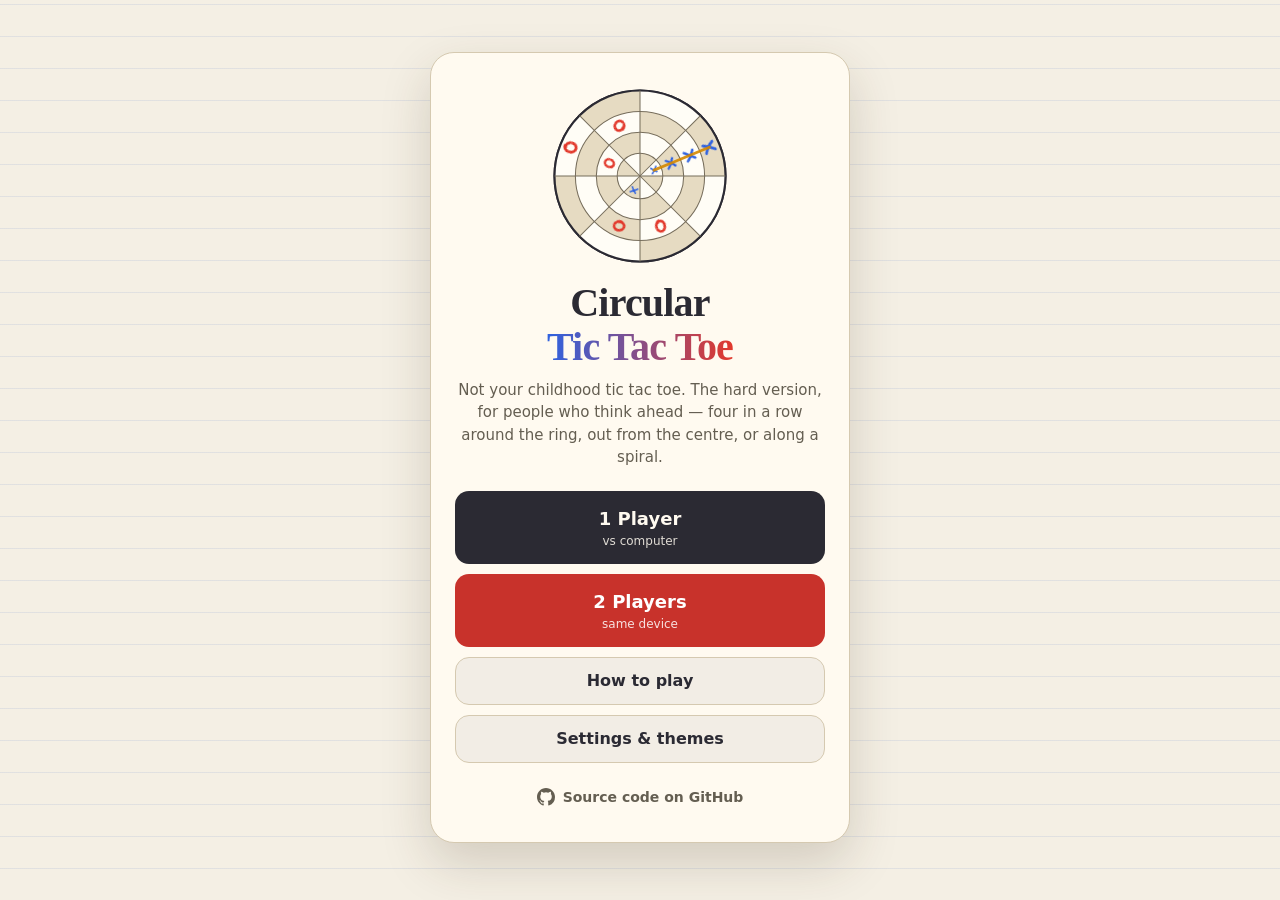
==== commit d3afd44f: "Harder easy mode, cells numbers, and some SEO - Make easy mode harder by blocking immediate wins mos" ====
--- a/index.html
+++ b/index.html
@@ -5,17 +5,18 @@
   <meta name="viewport" content="width=device-width, initial-scale=1, viewport-fit=cover">
 
   <!-- ===== SEO ===== -->
-  <title>Circular Tic Tac Toe – Play Online Free | 4-in-a-Row on a Ring Board vs AI or a Friend</title>
-  <meta name="description" content="Play Circular Tic Tac Toe free in your browser: a round board with 4 rings, 8 sectors and 56 ways to make four in a row. Beat the unbeatable Master AI or play 2 players on one device. No install, works offline.">
-  <meta name="keywords" content="circular tic tac toe, round tic tac toe, radial tic tac toe, polar tic tac toe, noughts and crosses, four in a row, browser game, board game, strategy game, two player game, tic tac toe AI, minimax, solved game">
+  <title>Circular Tic Tac Toe – Play Online Free | A Hard Tic Tac Toe Game for Smart Players</title>
+  <meta name="description" content="Too easy to never lose at normal tic tac toe? Try the hard version: a ring board with 32 cells and 56 ways to get four in a row. Can you beat the Master AI? Free, no install.">
+  <meta name="keywords" content="hard tic tac toe, challenging tic tac toe, tic tac toe for smart people, advanced tic tac toe, hardest tic tac toe, circular tic tac toe, round tic tac toe, radial tic tac toe, polar tic tac toe, noughts and crosses, four in a row, strategy game, brain game, logic game, two player game, tic tac toe AI, unbeatable AI, minimax, solved game">
   <meta name="author" content="Built by Claude Fable 5.2">
-  <meta name="robots" content="index, follow">
+  <meta name="robots" content="index, follow, max-image-preview:large">
   <link rel="canonical" href="https://muhammad-sayed-mahdy.github.io/circular-tic-tac-toe-web/">
   <meta name="application-name" content="Circular Tic Tac Toe">
   <meta property="og:type" content="website">
   <meta property="og:site_name" content="Circular Tic Tac Toe">
-  <meta property="og:title" content="Circular Tic Tac Toe – four in a row on a ring board">
-  <meta property="og:description" content="A free browser game: tic tac toe on a circular board with 32 cells and 56 winning patterns. Play the perfect-play Master AI or a friend.">
+  <meta property="og:locale" content="en_US">
+  <meta property="og:title" content="Circular Tic Tac Toe – the hard tic tac toe for people who think ahead">
+  <meta property="og:description" content="Normal tic tac toe is trivial. This one has 32 cells, 56 winning patterns and a Master AI that never loses when it moves first. Free in your browser.">
   <meta property="og:url" content="https://muhammad-sayed-mahdy.github.io/circular-tic-tac-toe-web/">
   <meta property="og:image" content="https://muhammad-sayed-mahdy.github.io/circular-tic-tac-toe-web/docs/social-preview.jpg">
   <meta property="og:image:type" content="image/jpeg">
@@ -24,8 +25,8 @@
   <meta property="og:image:alt" content="Circular Tic Tac Toe board with X and O marks">
   <meta name="twitter:card" content="summary_large_image">
   <meta name="twitter:image" content="https://muhammad-sayed-mahdy.github.io/circular-tic-tac-toe-web/docs/social-preview.jpg">
-  <meta name="twitter:title" content="Circular Tic Tac Toe">
-  <meta name="twitter:description" content="Tic tac toe on a circular board: 32 cells, 56 ways to win. Play vs AI or a friend, free in your browser.">
+  <meta name="twitter:title" content="Circular Tic Tac Toe – a hard tic tac toe for smart players">
+  <meta name="twitter:description" content="Not the trivial 3x3 game: 32 cells, 56 ways to win, and an AI that plays perfectly. Free in your browser.">
   <meta name="theme-color" content="#f4efe4">
   <link rel="icon" href="icon.png" type="image/png">
   <link rel="manifest" href="manifest.webmanifest">
@@ -34,9 +35,11 @@
     "@context": "https://schema.org",
     "@type": "VideoGame",
     "name": "Circular Tic Tac Toe",
+    "alternateName": ["Hard Tic Tac Toe", "Round Tic Tac Toe", "Radial Tic Tac Toe"],
     "url": "https://muhammad-sayed-mahdy.github.io/circular-tic-tac-toe-web/",
     "image": "https://muhammad-sayed-mahdy.github.io/circular-tic-tac-toe-web/docs/social-preview.jpg",
-    "description": "Tic tac toe played on a circular board with 4 rings and 8 sectors. Get four in a row along a ring, a line from the centre, or a spiral. Single player against an AI with four difficulty levels, or two players on one device.",
+    "description": "A hard, challenging version of tic tac toe for people who like to think ahead. The board is a ring with 4 rings and 8 sectors (32 cells) and 56 winning patterns: get four in a row along a ring, a line from the centre, or a spiral. Play an AI with four difficulty levels up to a perfect-play Master, or two players on one device.",
+    "keywords": "hard tic tac toe, challenging tic tac toe, tic tac toe for smart people, strategy game, brain game",
     "genre": ["Board game", "Strategy", "Puzzle"],
     "gamePlatform": "Web browser",
     "applicationCategory": "Game",
@@ -80,9 +83,10 @@
   <noscript>
     <div class="noscript">
       <h1>Circular Tic Tac Toe</h1>
-      <p>Tic tac toe on a circular board with 4 rings and 8 sectors (32 cells). Two players take turns; the first
-        to place four in a row &mdash; half a ring, a line from the centre, or a spiral &mdash; wins. This game needs
-        JavaScript to run. Please enable it to play.</p>
+      <p>A hard, challenging tic tac toe for people who like to think ahead. The board is circular, with 4 rings and
+        8 sectors (32 cells) and 56 ways to win. Two players take turns; the first to place four in a row &mdash; half
+        a ring, a line from the centre, or a spiral &mdash; wins. This game needs JavaScript to run. Please enable it
+        to play.</p>
     </div>
   </noscript>
 
@@ -91,7 +95,7 @@
     <div class="menu-card">
       <svg id="logo-board" class="logo-board" viewBox="-100 -100 200 200" aria-hidden="true"></svg>
       <h1 class="title">Circular<br><span>Tic Tac Toe</span></h1>
-      <p class="tagline">Four in a row &mdash; around the ring, out from the centre, or along a spiral.</p>
+      <p class="tagline">Not your childhood tic tac toe. The hard version, for people who think ahead &mdash; four in a row around the ring, out from the centre, or along a spiral.</p>
       <div class="menu-buttons">
         <button class="btn primary" data-action="single">1 Player <small>vs computer</small></button>
         <button class="btn primary alt" data-action="two">2 Players <small>same device</small></button>
@@ -211,7 +215,13 @@
       <h3>Can Master be beaten?</h3>
       <p><b>Only if you move first.</b> This game is <em>solved</em>: the first player can always force a win by opening on the innermost (or outermost) ring. Master knows that win &mdash; when it plays <b class="cx">X</b> it wins every single game, guaranteed (checked against every possible defence). When <em>you</em> play <b class="cx">X</b>, a winning line exists for you, but you have to find it: one slip and Master takes over.</p>
       <h3>About</h3>
-      <p>Free and open source. <a href="https://github.com/muhammad-sayed-mahdy/circular-tic-tac-toe-web" target="_blank" rel="noopener">View the code, report a bug or star the project on GitHub</a>.</p>
+      <p><b>Circular Tic Tac Toe</b> is a hard tic tac toe for people who think ahead. The ordinary 3&times;3 game is
+        trivial: with sensible play it always ends in a draw. Here the idea is the same &mdash; get your marks in a row
+        &mdash; but the board has <b>32 cells</b> and <b>56 ways to win</b>, every cell sits on seven of them, rings wrap
+        around so there are no safe edges, and the spirals are easy to miss. The game is a forced win for whoever moves
+        first, but finding it means building double threats several moves ahead. Beating a friend takes real planning;
+        beating Master takes a lot more.</p>
+      <p>Free and open source, no install, and it works offline after your first visit. <a href="https://github.com/muhammad-sayed-mahdy/circular-tic-tac-toe-web" target="_blank" rel="noopener">View the code, report a bug or star the project on GitHub</a>.</p>
     </div>
   </div>
 
@@ -241,6 +251,11 @@
         <button data-value="light" role="radio">Light</button>
         <button data-value="dark" role="radio">Dark</button>
       </div>
+      <h3>Cell numbers</h3>
+      <div class="seg" id="seg-nums" role="radiogroup" aria-label="Cell numbers on the board">
+        <button data-value="on" role="radio">Show</button>
+        <button data-value="off" role="radio">Hide</button>
+      </div>
       <h3>Sound</h3>
       <div class="seg" id="seg-sound" role="radiogroup" aria-label="Sound effects">
         <button data-value="on" role="radio">On</button>
--- a/css/style.css
+++ b/css/style.css
@@ -238,6 +238,12 @@
 .hint-ring { fill: none; stroke: var(--hint); stroke-width: 1.6; stroke-dasharray: 3 2.2; pointer-events: none; animation: hint-ring .7s ease-in-out infinite alternate; }
 @keyframes hint-ring { to { opacity: .35; } }
 
+/* small cell numbers (1-32) in each cell's outer corner; hidden by the "Cell numbers: Off" setting */
+.cell-num { font: 700 3.9px/1 system-ui, -apple-system, "Segoe UI", Roboto, sans-serif; text-anchor: middle; dominant-baseline: central;
+  fill: color-mix(in srgb, var(--cell-shade) 30%, var(--text)); opacity: .65; pointer-events: none; font-variant-numeric: tabular-nums; }
+.cell-num.shade { fill: color-mix(in srgb, var(--cell) 30%, var(--text)); }
+.board.no-nums .cell-nums { display: none; }
+
 .grid * { fill: none; stroke: var(--grid); stroke-width: 1.1; pointer-events: none; }
 .grid circle:last-of-type { stroke-width: 2.2; stroke: var(--grid-outer); }
 /* the outer ring's glow sits under the cells, so it radiates outwards only and never washes over the board */
